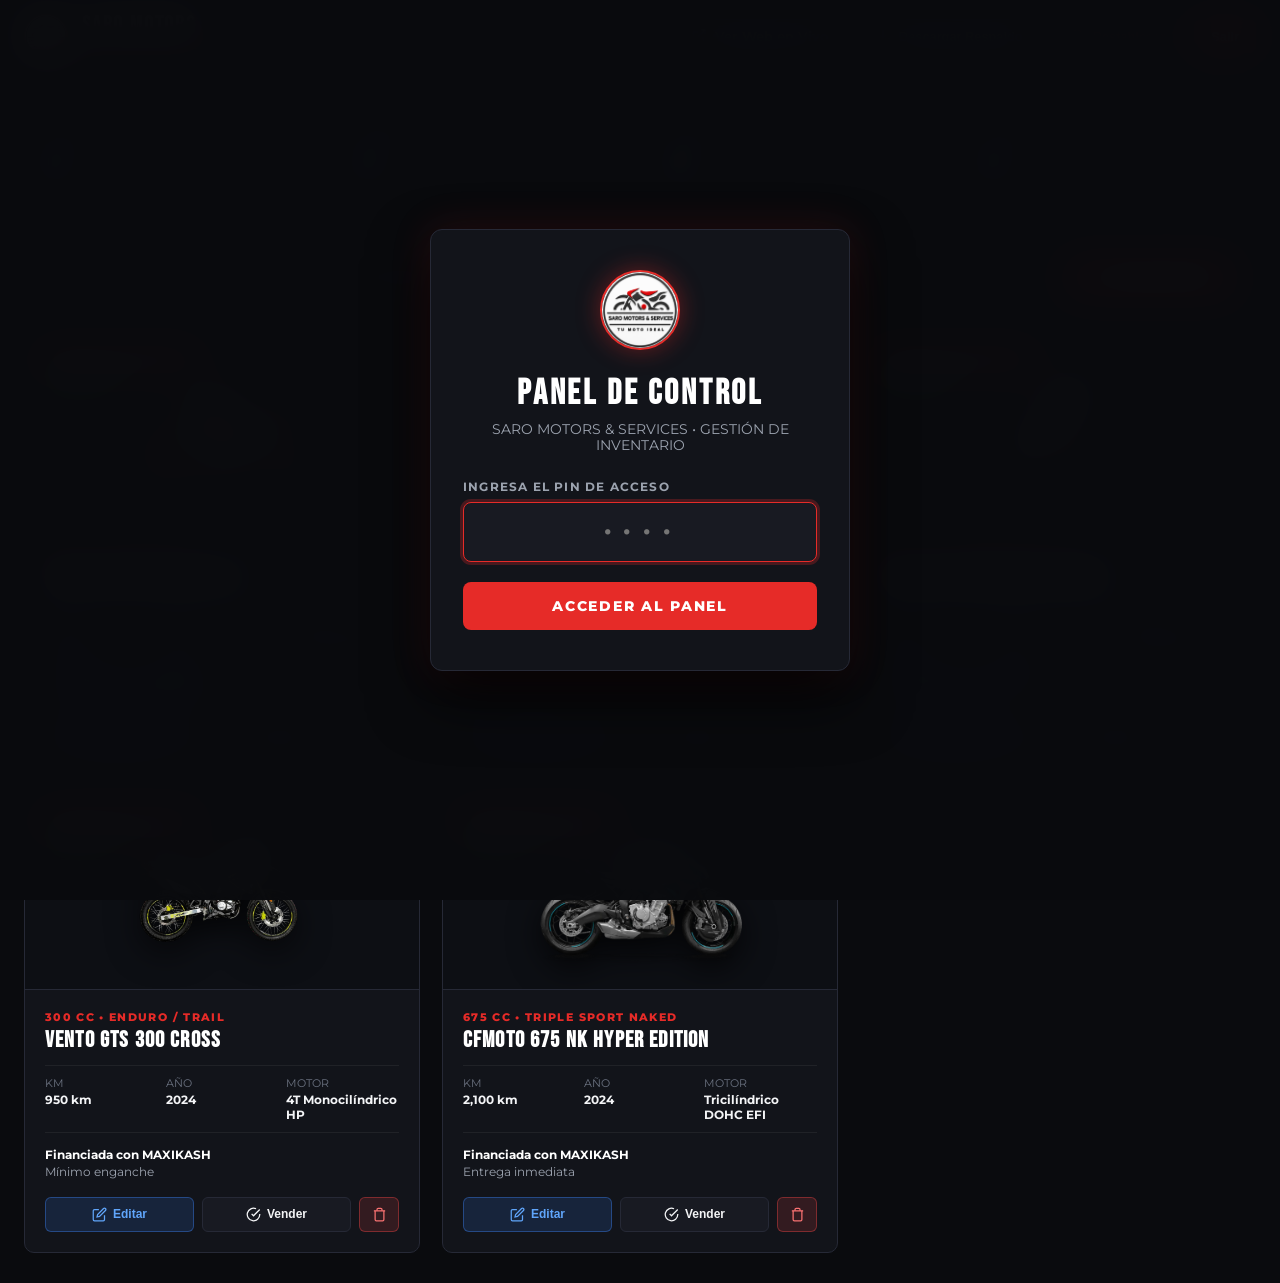
==== admin.html @ 09ebe9c6 "Add files via upload" ====
<!DOCTYPE html>
<html lang="es">
<head>
  <meta charset="UTF-8">
  <meta name="viewport" content="width=device-width, initial-scale=1.0">
  <title>Panel de Inventario | Saro Motors & Services</title>
  
  <!-- Favicon -->
  <link rel="icon" type="image/jpeg" href="assets/images/logo.jpeg">

  <!-- Google Fonts -->
  <link rel="preconnect" href="https://fonts.googleapis.com">
  <link rel="preconnect" href="https://fonts.gstatic.com" crossorigin>
  <link href="https://fonts.googleapis.com/css2?family=Bebas+Neue&family=Montserrat:wght@400;600;700;800;900&family=JetBrains+Mono:wght@500;700&display=swap" rel="stylesheet">

  <style>
    :root {
      --bg-dark: #0a0b0e;
      --bg-surface: #12141a;
      --bg-card: #181a22;
      --bg-card-hover: #1f222d;
      --border: #262936;
      --border-focus: #e62b28;
      --red: #e62b28;
      --red-hover: #c91816;
      --text: #f3f4f6;
      --text-muted: #9ca3af;
      --text-dim: #6b7280;
      --green: #10b981;
      --amber: #f59e0b;
      --font-display: 'Bebas Neue', sans-serif;
      --font-body: 'Montserrat', sans-serif;
      --font-mono: 'JetBrains Mono', monospace;
    }

    * {
      box-sizing: border-box;
      margin: 0;
      padding: 0;
    }

    body {
      background-color: var(--bg-dark);
      color: var(--text);
      font-family: var(--font-body);
      min-height: 100vh;
      display: flex;
      flex-direction: column;
      overflow-x: hidden;
    }

    /* ================= LOGIN SCREEN ================= */
    #authOverlay {
      position: fixed;
      inset: 0;
      background: rgba(10, 11, 14, 0.98);
      backdrop-filter: blur(20px);
      z-index: 9999;
      display: flex;
      align-items: center;
      justify-content: center;
      padding: 20px;
    }

    .login-box {
      background: var(--bg-surface);
      border: 1px solid var(--border);
      border-radius: 12px;
      padding: 40px 32px;
      width: 100%;
      max-width: 420px;
      text-align: center;
      box-shadow: 0 25px 60px rgba(0, 0, 0, 0.8), 0 0 40px rgba(230, 43, 40, 0.15);
      position: relative;
    }

    .login-logo {
      width: 80px;
      height: 80px;
      border-radius: 50%;
      object-fit: cover;
      margin: 0 auto 18px;
      border: 2px solid var(--red);
      box-shadow: 0 0 25px rgba(230, 43, 40, 0.4);
    }

    .login-title {
      font-family: var(--font-display);
      font-size: 2.2rem;
      letter-spacing: 0.08em;
      margin-bottom: 6px;
      color: #fff;
    }

    .login-subtitle {
      color: var(--text-muted);
      font-size: 0.85rem;
      margin-bottom: 26px;
    }

    .pin-input-group {
      margin-bottom: 20px;
      text-align: left;
    }

    .pin-input-group label {
      display: block;
      font-size: 0.75rem;
      font-weight: 700;
      letter-spacing: 0.1em;
      text-transform: uppercase;
      color: var(--text-muted);
      margin-bottom: 8px;
    }

    .pin-field {
      width: 100%;
      background: var(--bg-card);
      border: 1px solid var(--border);
      border-radius: 8px;
      padding: 14px 18px;
      font-size: 1.4rem;
      color: #fff;
      text-align: center;
      letter-spacing: 0.3em;
      font-family: var(--font-mono);
      transition: all 0.2s;
    }

    .pin-field:focus {
      outline: none;
      border-color: var(--red);
      box-shadow: 0 0 0 3px rgba(230, 43, 40, 0.25);
    }

    .btn-login {
      width: 100%;
      background: var(--red);
      color: #fff;
      border: none;
      border-radius: 8px;
      padding: 15px;
      font-family: var(--font-body);
      font-weight: 800;
      letter-spacing: 0.12em;
      text-transform: uppercase;
      font-size: 0.9rem;
      cursor: pointer;
      transition: all 0.2s;
    }

    .btn-login:hover {
      background: var(--red-hover);
      transform: translateY(-2px);
      box-shadow: 0 8px 20px rgba(230, 43, 40, 0.4);
    }

    .login-hint {
      margin-top: 15px;
      font-size: 0.75rem;
      color: var(--text-dim);
    }

    /* ================= MAIN NAVBAR ================= */
    .admin-nav {
      background: var(--bg-surface);
      border-bottom: 1px solid var(--border);
      padding: 14px 24px;
      display: flex;
      align-items: center;
      justify-content: space-between;
      position: sticky;
      top: 0;
      z-index: 100;
    }

    .nav-brand {
      display: flex;
      align-items: center;
      gap: 14px;
      text-decoration: none;
      color: #fff;
    }

    .nav-brand-logo {
      width: 44px;
      height: 44px;
      border-radius: 50%;
      object-fit: cover;
      border: 1px solid var(--red);
    }

    .nav-brand-text h1 {
      font-family: var(--font-display);
      font-size: 1.4rem;
      letter-spacing: 0.08em;
      line-height: 1;
    }

    .nav-brand-text span {
      font-size: 0.72rem;
      color: var(--red);
      letter-spacing: 0.15em;
      font-weight: 700;
      text-transform: uppercase;
    }

    .nav-actions {
      display: flex;
      align-items: center;
      gap: 12px;
    }

    .btn-nav {
      background: var(--bg-card);
      border: 1px solid var(--border);
      color: var(--text);
      padding: 8px 16px;
      border-radius: 6px;
      font-size: 0.8rem;
      font-weight: 700;
      text-decoration: none;
      display: inline-flex;
      align-items: center;
      gap: 8px;
      cursor: pointer;
      transition: all 0.2s;
    }

    .btn-nav:hover {
      border-color: #fff;
      background: var(--bg-card-hover);
    }

    .btn-nav-primary {
      background: var(--red);
      border-color: var(--red);
      color: #fff;
    }

    .btn-nav-primary:hover {
      background: var(--red-hover);
      border-color: var(--red-hover);
    }

    /* ================= DASHBOARD LAYOUT ================= */
    .admin-container {
      max-width: 1400px;
      width: 100%;
      margin: 0 auto;
      padding: 30px 24px;
      flex-grow: 1;
    }

    /* Stats Grid */
    .stats-row {
      display: grid;
      grid-template-columns: repeat(auto-fit, minmax(220px, 1fr));
      gap: 18px;
      margin-bottom: 30px;
    }

    .stat-card {
      background: var(--bg-surface);
      border: 1px solid var(--border);
      border-radius: 10px;
      padding: 20px;
      position: relative;
      overflow: hidden;
    }

    .stat-card::before {
      content: '';
      position: absolute;
      top: 0; left: 0; right: 0;
      height: 3px;
      background: var(--border);
    }

    .stat-card.red::before { background: var(--red); }
    .stat-card.green::before { background: var(--green); }
    .stat-card.amber::before { background: var(--amber); }

    .stat-card-title {
      font-size: 0.75rem;
      letter-spacing: 0.12em;
      text-transform: uppercase;
      color: var(--text-muted);
      font-weight: 700;
      margin-bottom: 8px;
    }

    .stat-card-value {
      font-family: var(--font-display);
      font-size: 2.6rem;
      line-height: 1;
      color: #fff;
    }

    /* Action Bar */
    .toolbar-bar {
      background: var(--bg-surface);
      border: 1px solid var(--border);
      border-radius: 10px;
      padding: 16px 20px;
      margin-bottom: 24px;
      display: flex;
      flex-wrap: wrap;
      align-items: center;
      justify-content: space-between;
      gap: 16px;
    }

    .toolbar-left {
      display: flex;
      align-items: center;
      gap: 12px;
      flex-grow: 1;
      max-width: 600px;
    }

    .search-box {
      position: relative;
      width: 100%;
    }

    .search-box input {
      width: 100%;
      background: var(--bg-card);
      border: 1px solid var(--border);
      border-radius: 6px;
      padding: 10px 14px 10px 38px;
      color: #fff;
      font-size: 0.85rem;
      outline: none;
      transition: border-color 0.2s;
    }

    .search-box input:focus {
      border-color: var(--red);
    }

    .search-box svg {
      position: absolute;
      left: 12px;
      top: 50%;
      transform: translateY(-50%);
      color: var(--text-dim);
    }

    .select-filter {
      background: var(--bg-card);
      border: 1px solid var(--border);
      color: #fff;
      padding: 10px 14px;
      border-radius: 6px;
      font-size: 0.85rem;
      outline: none;
      cursor: pointer;
    }

    .toolbar-right {
      display: flex;
      align-items: center;
      gap: 12px;
    }

    .btn-add-bike {
      background: var(--red);
      color: #fff;
      border: none;
      border-radius: 6px;
      padding: 11px 22px;
      font-weight: 800;
      letter-spacing: 0.1em;
      text-transform: uppercase;
      font-size: 0.82rem;
      display: inline-flex;
      align-items: center;
      gap: 8px;
      cursor: pointer;
      transition: all 0.2s;
      box-shadow: 0 4px 14px rgba(230, 43, 40, 0.35);
    }

    .btn-add-bike:hover {
      background: var(--red-hover);
      transform: translateY(-2px);
      box-shadow: 0 6px 20px rgba(230, 43, 40, 0.5);
    }

    /* Inventory Grid */
    .inventory-grid {
      display: grid;
      grid-template-columns: repeat(auto-fill, minmax(320px, 1fr));
      gap: 22px;
    }

    .admin-bike-card {
      background: var(--bg-surface);
      border: 1px solid var(--border);
      border-radius: 10px;
      overflow: hidden;
      display: flex;
      flex-direction: column;
      transition: all 0.25s;
      position: relative;
    }

    .admin-bike-card:hover {
      border-color: rgba(255, 255, 255, 0.2);
      transform: translateY(-4px);
      box-shadow: 0 15px 30px rgba(0, 0, 0, 0.5);
    }

    .admin-bike-card.is-sold {
      opacity: 0.65;
      filter: grayscale(0.5);
    }

    .card-thumb-wrap {
      height: 190px;
      background: #0d0f14;
      position: relative;
      display: flex;
      align-items: center;
      justify-content: center;
      padding: 15px;
      overflow: hidden;
      border-bottom: 1px solid var(--border);
    }

    .card-thumb-img {
      max-width: 90%;
      max-height: 90%;
      object-fit: contain;
      filter: drop-shadow(0 10px 16px rgba(0,0,0,0.8));
      transition: transform 0.3s;
    }

    .admin-bike-card:hover .card-thumb-img {
      transform: scale(1.05);
    }

    .card-badges-float {
      position: absolute;
      top: 10px;
      left: 10px;
      display: flex;
      flex-direction: column;
      gap: 6px;
      z-index: 2;
    }

    .badge-pill {
      font-size: 0.65rem;
      font-weight: 800;
      letter-spacing: 0.08em;
      padding: 4px 8px;
      border-radius: 4px;
      text-transform: uppercase;
    }

    .badge-financed {
      background: var(--red);
      color: #fff;
    }

    .badge-status {
      align-self: flex-start;
    }

    .badge-status.disponible {
      background: rgba(16, 185, 129, 0.2);
      color: #34d399;
      border: 1px solid rgba(16, 185, 129, 0.4);
    }

    .badge-status.vendida {
      background: rgba(239, 68, 68, 0.2);
      color: #f87171;
      border: 1px solid rgba(239, 68, 68, 0.4);
    }

    .card-body {
      padding: 20px;
      display: flex;
      flex-direction: column;
      flex-grow: 1;
    }

    .card-cat-meta {
      font-size: 0.7rem;
      letter-spacing: 0.12em;
      color: var(--red);
      font-weight: 800;
      text-transform: uppercase;
      margin-bottom: 4px;
    }

    .card-bike-title {
      font-family: var(--font-display);
      font-size: 1.45rem;
      letter-spacing: 0.05em;
      color: #fff;
      margin-bottom: 12px;
      line-height: 1.1;
    }

    .card-specs-list {
      display: grid;
      grid-template-columns: repeat(3, 1fr);
      gap: 8px;
      padding: 10px 0;
      border-top: 1px solid rgba(255, 255, 255, 0.06);
      border-bottom: 1px solid rgba(255, 255, 255, 0.06);
      margin-bottom: 14px;
    }

    .spec-item {
      font-size: 0.68rem;
      color: var(--text-dim);
    }

    .spec-item strong {
      display: block;
      color: var(--text);
      font-size: 0.78rem;
      margin-top: 2px;
      font-weight: 700;
    }

    .card-finance-info {
      font-size: 0.75rem;
      color: var(--text-muted);
      margin-bottom: 16px;
      line-height: 1.4;
    }

    .card-finance-info strong {
      color: #fff;
      display: block;
    }

    .card-actions-row {
      display: flex;
      align-items: center;
      gap: 8px;
      margin-top: auto;
    }

    .btn-action {
      flex: 1;
      padding: 9px;
      border-radius: 6px;
      border: 1px solid var(--border);
      background: var(--bg-card);
      color: var(--text);
      font-size: 0.75rem;
      font-weight: 700;
      cursor: pointer;
      display: inline-flex;
      align-items: center;
      justify-content: center;
      gap: 6px;
      transition: all 0.2s;
    }

    .btn-action:hover {
      background: var(--bg-card-hover);
      border-color: #fff;
    }

    .btn-action-edit {
      background: rgba(59, 130, 246, 0.15);
      border-color: rgba(59, 130, 246, 0.4);
      color: #60a5fa;
    }

    .btn-action-edit:hover {
      background: rgba(59, 130, 246, 0.3);
      border-color: #60a5fa;
    }

    .btn-action-delete {
      background: rgba(239, 68, 68, 0.15);
      border-color: rgba(239, 68, 68, 0.4);
      color: #f87171;
      flex: 0 0 40px;
    }

    .btn-action-delete:hover {
      background: rgba(239, 68, 68, 0.3);
      border-color: #ef4444;
    }

    /* ================= MODAL FORM ================= */
    .modal-backdrop {
      position: fixed;
      inset: 0;
      background: rgba(0, 0, 0, 0.85);
      backdrop-filter: blur(12px);
      z-index: 1000;
      display: none;
      align-items: center;
      justify-content: center;
      padding: 20px;
      overflow-y: auto;
    }

    .modal-backdrop.open {
      display: flex;
    }

    .modal-card {
      background: var(--bg-surface);
      border: 1px solid var(--border);
      border-radius: 12px;
      width: 100%;
      max-width: 650px;
      max-height: 90vh;
      overflow-y: auto;
      box-shadow: 0 25px 50px rgba(0,0,0,0.8);
      position: relative;
    }

    .modal-header {
      padding: 20px 24px;
      border-bottom: 1px solid var(--border);
      display: flex;
      align-items: center;
      justify-content: space-between;
      position: sticky;
      top: 0;
      background: var(--bg-surface);
      z-index: 10;
    }

    .modal-header h2 {
      font-family: var(--font-display);
      font-size: 1.6rem;
      letter-spacing: 0.06em;
      color: #fff;
    }

    .btn-close-modal {
      background: transparent;
      border: none;
      color: var(--text-muted);
      cursor: pointer;
      padding: 6px;
      border-radius: 6px;
    }

    .btn-close-modal:hover {
      color: #fff;
      background: var(--bg-card);
    }

    .modal-body {
      padding: 24px;
      display: flex;
      flex-direction: column;
      gap: 18px;
    }

    .form-row {
      display: grid;
      grid-template-columns: 1fr 1fr;
      gap: 16px;
    }

    .form-group {
      display: flex;
      flex-direction: column;
      gap: 6px;
    }

    .form-group label {
      font-size: 0.75rem;
      font-weight: 700;
      letter-spacing: 0.08em;
      text-transform: uppercase;
      color: var(--text-muted);
    }

    .form-control {
      background: var(--bg-card);
      border: 1px solid var(--border);
      border-radius: 6px;
      padding: 10px 14px;
      color: #fff;
      font-size: 0.88rem;
      font-family: inherit;
      outline: none;
      transition: border-color 0.2s;
    }

    .form-control:focus {
      border-color: var(--red);
    }

    /* Image Drop / Picker */
    .image-picker-box {
      border: 2px dashed var(--border);
      border-radius: 8px;
      padding: 20px;
      text-align: center;
      background: var(--bg-card);
      cursor: pointer;
      transition: all 0.2s;
      position: relative;
    }

    .image-picker-box:hover {
      border-color: var(--red);
      background: var(--bg-card-hover);
    }

    .image-preview {
      max-height: 140px;
      max-width: 100%;
      object-fit: contain;
      display: none;
      margin: 10px auto 0;
      border-radius: 6px;
    }

    .image-preview.has-image {
      display: block;
    }

    .modal-footer {
      padding: 16px 24px;
      border-top: 1px solid var(--border);
      display: flex;
      justify-content: flex-end;
      gap: 12px;
      background: var(--bg-surface);
      position: sticky;
      bottom: 0;
    }

    /* ================= TOAST NOTIFICATION ================= */
    #toast {
      position: fixed;
      bottom: 24px;
      right: 24px;
      background: var(--bg-card);
      border: 1px solid var(--green);
      color: #fff;
      padding: 12px 20px;
      border-radius: 8px;
      font-size: 0.85rem;
      font-weight: 700;
      display: flex;
      align-items: center;
      gap: 10px;
      box-shadow: 0 10px 25px rgba(0,0,0,0.6);
      transform: translateY(100px);
      opacity: 0;
      transition: all 0.3s cubic-bezier(0.16, 1, 0.3, 1);
      z-index: 99999;
    }

    #toast.show {
      transform: translateY(0);
      opacity: 1;
    }

    /* Empty state */
    .empty-state {
      grid-column: 1 / -1;
      text-align: center;
      padding: 60px 20px;
      background: var(--bg-surface);
      border: 1px dashed var(--border);
      border-radius: 10px;
    }

    .empty-state h3 {
      font-family: var(--font-display);
      font-size: 1.8rem;
      margin-bottom: 8px;
      color: #fff;
    }

    .empty-state p {
      color: var(--text-muted);
      font-size: 0.85rem;
      margin-bottom: 18px;
    }

    @media (max-width: 768px) {
      .form-row {
        grid-template-columns: 1fr;
      }
      .toolbar-bar {
        flex-direction: column;
        align-items: stretch;
      }
      .toolbar-left {
        max-width: 100%;
        flex-direction: column;
      }
      .toolbar-right {
        width: 100%;
      }
      .btn-add-bike {
        width: 100%;
        justify-content: center;
      }
    }
  </style>
</head>
<body>

  <!-- ================= AUTH OVERLAY (PIN CHECK) ================= -->
  <div id="authOverlay">
    <div class="login-box">
      <img src="assets/images/logo.jpeg" alt="Saro Motors" class="login-logo">
      <h2 class="login-title">PANEL DE CONTROL</h2>
      <p class="login-subtitle">SARO MOTORS & SERVICES • GESTIÓN DE INVENTARIO</p>
      
      <form id="loginForm" onsubmit="handleLogin(event)">
        <div class="pin-input-group">
          <label for="pinCode">Ingresa el PIN de Acceso</label>
          <input type="password" id="pinCode" class="pin-field" maxlength="8" placeholder="••••" autofocus required>
        </div>
        <button type="submit" class="btn-login">ACCEDER AL PANEL</button>
      </form>
    </div>
  </div>

  <!-- ================= MAIN HEADER NAVBAR ================= -->
  <header class="admin-nav">
    <a href="index.html" class="nav-brand">
      <img src="assets/images/logo.jpeg" alt="Saro Motors" class="nav-brand-logo">
      <div class="nav-brand-text">
        <h1>SARO MOTORS</h1>
        <span>PANEL DE INVENTARIO</span>
      </div>
    </a>

    <div class="nav-actions">
      <a href="index.html#seminuevas" target="_blank" class="btn-nav">
        <svg width="16" height="16" viewBox="0 0 24 24" fill="none" stroke="currentColor" stroke-width="2"><path d="M18 13v6a2 2 0 0 1-2 2H5a2 2 0 0 1-2-2V8a2 2 0 0 1 2-2h6"/><polyline points="15 3 21 3 21 9"/><line x1="10" y1="14" x2="21" y2="3"/></svg>
        Ver Web en Vivo
      </a>
      <button class="btn-nav" onclick="exportData()">
        <svg width="16" height="16" viewBox="0 0 24 24" fill="none" stroke="currentColor" stroke-width="2"><path d="M21 15v4a2 2 0 0 1-2 2H5a2 2 0 0 1-2-2v-4"/><polyline points="7 10 12 15 17 10"/><line x1="12" y1="15" x2="12" y2="3"/></svg>
        Descargar Respaldo
      </button>
      <button class="btn-nav" onclick="resetToFactory()" style="color: #f87171;" title="Restablecer inventario original">
        <svg width="16" height="16" viewBox="0 0 24 24" fill="none" stroke="currentColor" stroke-width="2"><path d="M3 12a9 9 0 1 0 9-9 9.75 9.75 0 0 0-6.74 2.74L3 8"/><path d="M3 3v5h5"/></svg>
        Restablecer
      </button>
      <button class="btn-nav btn-nav-primary" onclick="handleLogout()">
        Salir
      </button>
    </div>
  </header>

  <!-- ================= DASHBOARD CONTENT ================= -->
  <main class="admin-container">
    
    <!-- Stats Row -->
    <section class="stats-row">
      <div class="stat-card red">
        <div class="stat-card-title">Total de Motos</div>
        <div class="stat-card-value" id="statTotal">0</div>
      </div>
      <div class="stat-card green">
        <div class="stat-card-title">Disponibles a la Venta</div>
        <div class="stat-card-value" id="statDisponibles">0</div>
      </div>
      <div class="stat-card amber">
        <div class="stat-card-title">Motos Vendidas</div>
        <div class="stat-card-value" id="statVendidas">0</div>
      </div>
      <div class="stat-card red">
        <div class="stat-card-title">Con Crédito MAXIKASH</div>
        <div class="stat-card-value" id="statFinanciables">0</div>
      </div>
    </section>

    <!-- Toolbar -->
    <section class="toolbar-bar">
      <div class="toolbar-left">
        <div class="search-box">
          <svg width="16" height="16" viewBox="0 0 24 24" fill="none" stroke="currentColor" stroke-width="2"><circle cx="11" cy="11" r="8"/><line x1="21" y1="21" x2="16.65" y2="16.65"/></svg>
          <input type="text" id="searchInput" placeholder="Buscar por modelo, marca o motor..." oninput="filterBikes()">
        </div>

        <select id="categoryFilter" class="select-filter" onchange="filterBikes()">
          <option value="all">Todas las Categorías</option>
          <option value="naked">Naked / Sport</option>
          <option value="adventure">Trail / Adventure</option>
          <option value="urban">Urbanas / Trabajo</option>
          <option value="custom">Custom / Clásicas</option>
        </select>

        <select id="statusFilter" class="select-filter" onchange="filterBikes()">
          <option value="all">Todos los Estados</option>
          <option value="disponible">Solo Disponibles</option>
          <option value="vendida">Solo Vendidas</option>
        </select>
      </div>

      <div class="toolbar-right">
        <button class="btn-add-bike" onclick="openAddModal()">
          <svg width="18" height="18" viewBox="0 0 24 24" fill="none" stroke="currentColor" stroke-width="2.5"><line x1="12" y1="5" x2="12" y2="19"/><line x1="5" y1="12" x2="19" y2="12"/></svg>
          Nueva Moto
        </button>
      </div>
    </section>

    <!-- Bikes Grid -->
    <section class="inventory-grid" id="inventoryGrid">
      <!-- Generado dinámicamente -->
    </section>

  </main>

  <!-- ================= MODAL DE EDICIÓN / AGREGAR MOTO ================= -->
  <div class="modal-backdrop" id="bikeModal">
    <div class="modal-card">
      <div class="modal-header">
        <h2 id="modalTitle">AGREGAR NUEVA MOTO</h2>
        <button class="btn-close-modal" onclick="closeModal()">
          <svg width="22" height="22" viewBox="0 0 24 24" fill="none" stroke="currentColor" stroke-width="2"><line x1="18" y1="6" x2="6" y2="18"/><line x1="6" y1="6" x2="18" y2="18"/></svg>
        </button>
      </div>

      <form id="bikeForm" onsubmit="saveBikeForm(event)">
        <div class="modal-body">
          <input type="hidden" id="bikeId">

          <!-- Foto de la Moto -->
          <div class="form-group">
            <label>Foto de la Motocicleta</label>
            <div class="image-picker-box" onclick="document.getElementById('fileInput').click()">
              <input type="file" id="fileInput" accept="image/*" style="display: none;" onchange="handleFileSelect(event)">
              <svg width="32" height="32" viewBox="0 0 24 24" fill="none" stroke="currentColor" stroke-width="1.8" style="margin: 0 auto 8px; color: var(--red);"><rect x="3" y="3" width="18" height="18" rx="2" ry="2"/><circle cx="8.5" cy="8.5" r="1.5"/><polyline points="21 15 16 10 5 21"/></svg>
              <div style="font-size: 0.85rem; font-weight: 700;">Haz clic para subir una foto desde tu equipo</div>
              <div style="font-size: 0.72rem; color: var(--text-dim); margin-top: 4px;">PNG con fondo transparente o JPG/WEBP de alta calidad</div>
              <img id="imagePreview" src="" alt="Vista previa" class="image-preview">
            </div>
            <div style="margin-top: 8px;">
              <input type="text" id="imageUrl" class="form-control" placeholder="O pega la ruta/URL de la imagen (ej: assets/images/1.png)" oninput="updatePreviewFromUrl()">
            </div>
          </div>

          <!-- Título y Categoría -->
          <div class="form-row">
            <div class="form-group">
              <label for="bikeTitle">Modelo / Nombre de la Moto *</label>
              <input type="text" id="bikeTitle" class="form-control" placeholder="Ej: VENTO HYPER SPORT 300" required>
            </div>
            <div class="form-group">
              <label for="bikeCategory">Categoría *</label>
              <select id="bikeCategory" class="form-control" required>
                <option value="naked">Naked / Sport</option>
                <option value="adventure">Trail / Adventure</option>
                <option value="urban">Urbana / Trabajo</option>
                <option value="custom">Custom / Clásica</option>
              </select>
            </div>
          </div>

          <!-- Subtítulo Meta -->
          <div class="form-group">
            <label for="bikeMeta">Etiqueta Superior (Cilindrada / Tipo)</label>
            <input type="text" id="bikeMeta" class="form-control" placeholder="Ej: 300 CC • SEMINUEVA">
          </div>

          <!-- Especificaciones Técnicas: KM, Año, Motor -->
          <div class="form-row" style="grid-template-columns: 1fr 1fr 1fr;">
            <div class="form-group">
              <label for="bikeKm">Kilometraje *</label>
              <input type="text" id="bikeKm" class="form-control" placeholder="Ej: 1,850 km" required>
            </div>
            <div class="form-group">
              <label for="bikeYear">Año *</label>
              <input type="text" id="bikeYear" class="form-control" placeholder="Ej: 2024" required>
            </div>
            <div class="form-group">
              <label for="bikeEngine">Tipo de Motor *</label>
              <input type="text" id="bikeEngine" class="form-control" placeholder="Ej: 4T Monocilíndrico" required>
            </div>
          </div>

          <!-- Financiamiento y Estado -->
          <div class="form-row">
            <div class="form-group">
              <label for="bikeBadge">Badge Superior</label>
              <input type="text" id="bikeBadge" class="form-control" value="MAXIKASH FINANCIABLE" placeholder="Ej: MAXIKASH FINANCIABLE">
            </div>
            <div class="form-group">
              <label for="bikeStatus">Estado de Disponibilidad</label>
              <select id="bikeStatus" class="form-control">
                <option value="disponible">🟢 DISPONIBLE A LA VENTA</option>
                <option value="vendida">🔴 VENDIDA / NO DISPONIBLE</option>
              </select>
            </div>
          </div>

          <!-- Notas de Financiamiento -->
          <div class="form-row">
            <div class="form-group">
              <label for="bikeFinanceTitle">Nota de Financiamiento (Línea 1)</label>
              <input type="text" id="bikeFinanceTitle" class="form-control" value="Financiada con MAXIKASH" placeholder="Ej: Financiada con MAXIKASH">
            </div>
            <div class="form-group">
              <label for="bikeFinanceSubtitle">Condición (Línea 2)</label>
              <input type="text" id="bikeFinanceSubtitle" class="form-control" value="Pagos semanales disponibles" placeholder="Ej: Enganche mínimo">
            </div>
          </div>

        </div>

        <div class="modal-footer">
          <button type="button" class="btn-nav" onclick="closeModal()">Cancelar</button>
          <button type="submit" class="btn-nav btn-nav-primary">Guardar Moto</button>
        </div>
      </form>
    </div>
  </div>

  <!-- Toast Notification -->
  <div id="toast">
    <svg width="20" height="20" viewBox="0 0 24 24" fill="none" stroke="currentColor" stroke-width="2.5"><polyline points="20 6 9 17 4 12"/></svg>
    <span id="toastMsg">Operación realizada con éxito</span>
  </div>

  <!-- Scripts -->
  <script src="assets/inventory.js"></script>
  <script>
    // PIN de Acceso (Predeterminado 1234)
    const AUTH_KEY = 'saro_admin_authenticated';
    let currentImageBase64 = '';

    document.addEventListener('DOMContentLoaded', () => {
      checkAuth();
      renderDashboard();
    });

    // ================= AUTENTICACIÓN =================
    function checkAuth() {
      const isAuth = sessionStorage.getItem(AUTH_KEY);
      const overlay = document.getElementById('authOverlay');
      if (isAuth === 'true') {
        overlay.style.display = 'none';
      } else {
        overlay.style.display = 'flex';
      }
    }

    function handleLogin(e) {
      e.preventDefault();
      const pin = document.getElementById('pinCode').value;
      if (pin === '1234' || pin === '1921' || pin === 'saro') {
        sessionStorage.setItem(AUTH_KEY, 'true');
        document.getElementById('authOverlay').style.display = 'none';
        showToast('¡Bienvenido al Panel de Control!');
      } else {
        alert('PIN incorrecto. Acceso denegado.');
      }
    }

    function handleLogout() {
      if (confirm('¿Deseas cerrar sesión en el panel?')) {
        sessionStorage.removeItem(AUTH_KEY);
        location.reload();
      }
    }

    // ================= RENDERIZAR TABLERO =================
    function renderDashboard(bikesToRender = null) {
      const bikes = bikesToRender || InventoryManager.getInventory();
      const grid = document.getElementById('inventoryGrid');
      
      // Actualizar Métricas
      const allBikes = InventoryManager.getInventory();
      document.getElementById('statTotal').innerText = allBikes.length;
      document.getElementById('statDisponibles').innerText = allBikes.filter(b => b.status !== 'vendida').length;
      document.getElementById('statVendidas').innerText = allBikes.filter(b => b.status === 'vendida').length;
      document.getElementById('statFinanciables').innerText = allBikes.filter(b => b.badge && b.badge.includes('MAXIKASH')).length;

      if (!bikes.length) {
        grid.innerHTML = `
          <div class="empty-state">
            <h3>NO SE ENCONTRARON MOTOS</h3>
            <p>No hay motocicletas que coincidan con los filtros actuales o el inventario está vacío.</p>
            <button class="btn-add-bike" onclick="openAddModal()">+ Agregar Primera Moto</button>
          </div>
        `;
        return;
      }

      grid.innerHTML = bikes.map(bike => {
        const isSold = bike.status === 'vendida';
        return `
          <article class="admin-bike-card ${isSold ? 'is-sold' : ''}">
            <div class="card-thumb-wrap">
              <div class="card-badges-float">
                ${bike.badge ? `<span class="badge-pill badge-financed">${bike.badge}</span>` : ''}
                <span class="badge-pill badge-status ${bike.status || 'disponible'}">
                  ${isSold ? 'VENDIDA' : 'DISPONIBLE'}
                </span>
              </div>
              <img src="${bike.image || 'assets/images/1.png'}" alt="${bike.title}" class="card-thumb-img">
            </div>

            <div class="card-body">
              <div class="card-cat-meta">${bike.meta || 'SEMINUEVA'}</div>
              <h3 class="card-bike-title">${bike.title}</h3>

              <div class="card-specs-list">
                <div class="spec-item">KM <strong>${bike.km || 'N/A'}</strong></div>
                <div class="spec-item">AÑO <strong>${bike.year || 'N/A'}</strong></div>
                <div class="spec-item">MOTOR <strong>${bike.engine || 'N/A'}</strong></div>
              </div>

              <div class="card-finance-info">
                <strong>${bike.financeTitle || 'Financiamiento disponible'}</strong>
                <span>${bike.financeSubtitle || 'Consulta requisitos'}</span>
              </div>

              <div class="card-actions-row">
                <button class="btn-action btn-action-edit" onclick="openEditModal('${bike.id}')">
                  <svg width="15" height="15" viewBox="0 0 24 24" fill="none" stroke="currentColor" stroke-width="2"><path d="M11 4H4a2 2 0 0 0-2 2v14a2 2 0 0 0 2 2h14a2 2 0 0 0 2-2v-7"/><path d="M18.5 2.5a2.121 2.121 0 0 1 3 3L12 15l-4 1 1-4 9.5-9.5z"/></svg>
                  Editar
                </button>
                <button class="btn-action" onclick="toggleBikeStatus('${bike.id}')" title="Marcar disponible o vendida">
                  <svg width="15" height="15" viewBox="0 0 24 24" fill="none" stroke="currentColor" stroke-width="2"><path d="M22 11.08V12a10 10 0 1 1-5.93-9.14"/><polyline points="22 4 12 14.01 9 11.01"/></svg>
                  ${isSold ? 'Reactivar' : 'Vender'}
                </button>
                <button class="btn-action btn-action-delete" onclick="deleteBikePrompt('${bike.id}')" title="Eliminar moto">
                  <svg width="15" height="15" viewBox="0 0 24 24" fill="none" stroke="currentColor" stroke-width="2"><polyline points="3 6 5 6 21 6"/><path d="M19 6v14a2 2 0 0 1-2 2H7a2 2 0 0 1-2-2V6m3 0V4a2 2 0 0 1 2-2h4a2 2 0 0 1 2 2v2"/></svg>
                </button>
              </div>
            </div>
          </article>
        `;
      }).join('');
    }

    // ================= FILTROS Y BÚSQUEDA =================
    function filterBikes() {
      const q = document.getElementById('searchInput').value.toLowerCase().trim();
      const cat = document.getElementById('categoryFilter').value;
      const status = document.getElementById('statusFilter').value;

      const list = InventoryManager.getInventory().filter(b => {
        const matchesQuery = !q || 
          b.title.toLowerCase().includes(q) || 
          (b.engine && b.engine.toLowerCase().includes(q)) ||
          (b.meta && b.meta.toLowerCase().includes(q));

        const matchesCat = cat === 'all' || b.category === cat;
        const matchesStatus = status === 'all' || (b.status || 'disponible') === status;

        return matchesQuery && matchesCat && matchesStatus;
      });

      renderDashboard(list);
    }

    // ================= MANEJO DE IMÁGENES =================
    function handleFileSelect(e) {
      const file = e.target.files[0];
      if (!file) return;

      const reader = new FileReader();
      reader.onload = function(evt) {
        currentImageBase64 = evt.target.result;
        const preview = document.getElementById('imagePreview');
        preview.src = currentImageBase64;
        preview.classList.add('has-image');
        document.getElementById('imageUrl').value = '';
      };
      reader.readAsDataURL(file);
    }

    function updatePreviewFromUrl() {
      const url = document.getElementById('imageUrl').value.trim();
      const preview = document.getElementById('imagePreview');
      if (url) {
        currentImageBase64 = url;
        preview.src = url;
        preview.classList.add('has-image');
      } else {
        currentImageBase64 = '';
        preview.classList.remove('has-image');
      }
    }

    // ================= MODAL AGREGAR / EDITAR =================
    function openAddModal() {
      document.getElementById('modalTitle').innerText = 'AGREGAR NUEVA MOTO';
      document.getElementById('bikeForm').reset();
      document.getElementById('bikeId').value = '';
      currentImageBase64 = '';
      
      const preview = document.getElementById('imagePreview');
      preview.src = '';
      preview.classList.remove('has-image');

      document.getElementById('bikeBadge').value = 'MAXIKASH FINANCIABLE';
      document.getElementById('bikeFinanceTitle').value = 'Financiada con MAXIKASH';
      document.getElementById('bikeFinanceSubtitle').value = 'Pagos semanales disponibles';
      document.getElementById('bikeStatus').value = 'disponible';

      document.getElementById('bikeModal').classList.add('open');
    }

    function openEditModal(id) {
      const list = InventoryManager.getInventory();
      const bike = list.find(b => b.id === id);
      if (!bike) return;

      document.getElementById('modalTitle').innerText = 'EDITAR MOTO: ' + bike.title;
      document.getElementById('bikeId').value = bike.id;
      document.getElementById('bikeTitle').value = bike.title || '';
      document.getElementById('bikeCategory').value = bike.category || 'naked';
      document.getElementById('bikeMeta').value = bike.meta || '';
      document.getElementById('bikeKm').value = bike.km || '';
      document.getElementById('bikeYear').value = bike.year || '';
      document.getElementById('bikeEngine').value = bike.engine || '';
      document.getElementById('bikeBadge').value = bike.badge || '';
      document.getElementById('bikeStatus').value = bike.status || 'disponible';
      document.getElementById('bikeFinanceTitle').value = bike.financeTitle || '';
      document.getElementById('bikeFinanceSubtitle').value = bike.financeSubtitle || '';

      const preview = document.getElementById('imagePreview');
      if (bike.image) {
        currentImageBase64 = bike.image;
        preview.src = bike.image;
        preview.classList.add('has-image');
        document.getElementById('imageUrl').value = bike.image.startsWith('data:') ? '' : bike.image;
      } else {
        currentImageBase64 = '';
        preview.classList.remove('has-image');
        document.getElementById('imageUrl').value = '';
      }

      document.getElementById('bikeModal').classList.add('open');
    }

    function closeModal() {
      document.getElementById('bikeModal').classList.remove('open');
    }

    function saveBikeForm(e) {
      e.preventDefault();
      const id = document.getElementById('bikeId').value;
      const title = document.getElementById('bikeTitle').value.trim();
      const category = document.getElementById('bikeCategory').value;
      const meta = document.getElementById('bikeMeta').value.trim();
      const km = document.getElementById('bikeKm').value.trim();
      const year = document.getElementById('bikeYear').value.trim();
      const engine = document.getElementById('bikeEngine').value.trim();
      const badge = document.getElementById('bikeBadge').value.trim();
      const status = document.getElementById('bikeStatus').value;
      const financeTitle = document.getElementById('bikeFinanceTitle').value.trim();
      const financeSubtitle = document.getElementById('bikeFinanceSubtitle').value.trim();

      const bikeData = {
        title,
        category,
        meta: meta || `${category.toUpperCase()} • SEMINUEVA`,
        km,
        year,
        engine,
        badge,
        status,
        financeTitle: financeTitle || 'Financiada con MAXIKASH',
        financeSubtitle: financeSubtitle || 'Pagos cómodos',
        image: currentImageBase64 || 'assets/images/1.png',
        whatsappText: `Hola, me interesa la ${title}`
      };

      if (id) {
        // Actualizar existente
        InventoryManager.updateBike(id, bikeData);
        showToast('Moto actualizada correctamente');
      } else {
        // Nueva moto
        InventoryManager.addBike(bikeData);
        showToast('¡Nueva moto agregada al catálogo!');
      }

      closeModal();
      renderDashboard();
    }

    function toggleBikeStatus(id) {
      const bike = InventoryManager.toggleStatus(id);
      if (bike) {
        showToast(`Estado actualizado: ${bike.status.toUpperCase()}`);
        renderDashboard();
      }
    }

    function deleteBikePrompt(id) {
      if (confirm('¿Estás seguro de que deseas eliminar esta moto del inventario?')) {
        InventoryManager.deleteBike(id);
        showToast('Moto eliminada del inventario');
        renderDashboard();
      }
    }

    function resetToFactory() {
      if (confirm('¿Deseas restablecer el inventario al catálogo original de 5 motos? Se perderán las modificaciones personalizadas.')) {
        InventoryManager.resetToDefaults();
        showToast('Inventario restablecido a valores de fábrica');
        renderDashboard();
      }
    }

    function exportData() {
      const json = InventoryManager.exportJSON();
      const blob = new Blob([json], { type: 'application/json' });
      const url = URL.createObjectURL(blob);
      const a = document.createElement('a');
      a.href = url;
      a.download = `saro-motors-inventario-${new Date().toISOString().split('T')[0]}.json`;
      a.click();
      URL.revokeObjectURL(url);
      showToast('Copia de respaldo descargada');
    }

    // ================= TOAST =================
    function showToast(msg) {
      const toast = document.getElementById('toast');
      document.getElementById('toastMsg').innerText = msg;
      toast.classList.add('show');
      setTimeout(() => {
        toast.classList.remove('show');
      }, 3000);
    }
  </script>
</body>
</html>
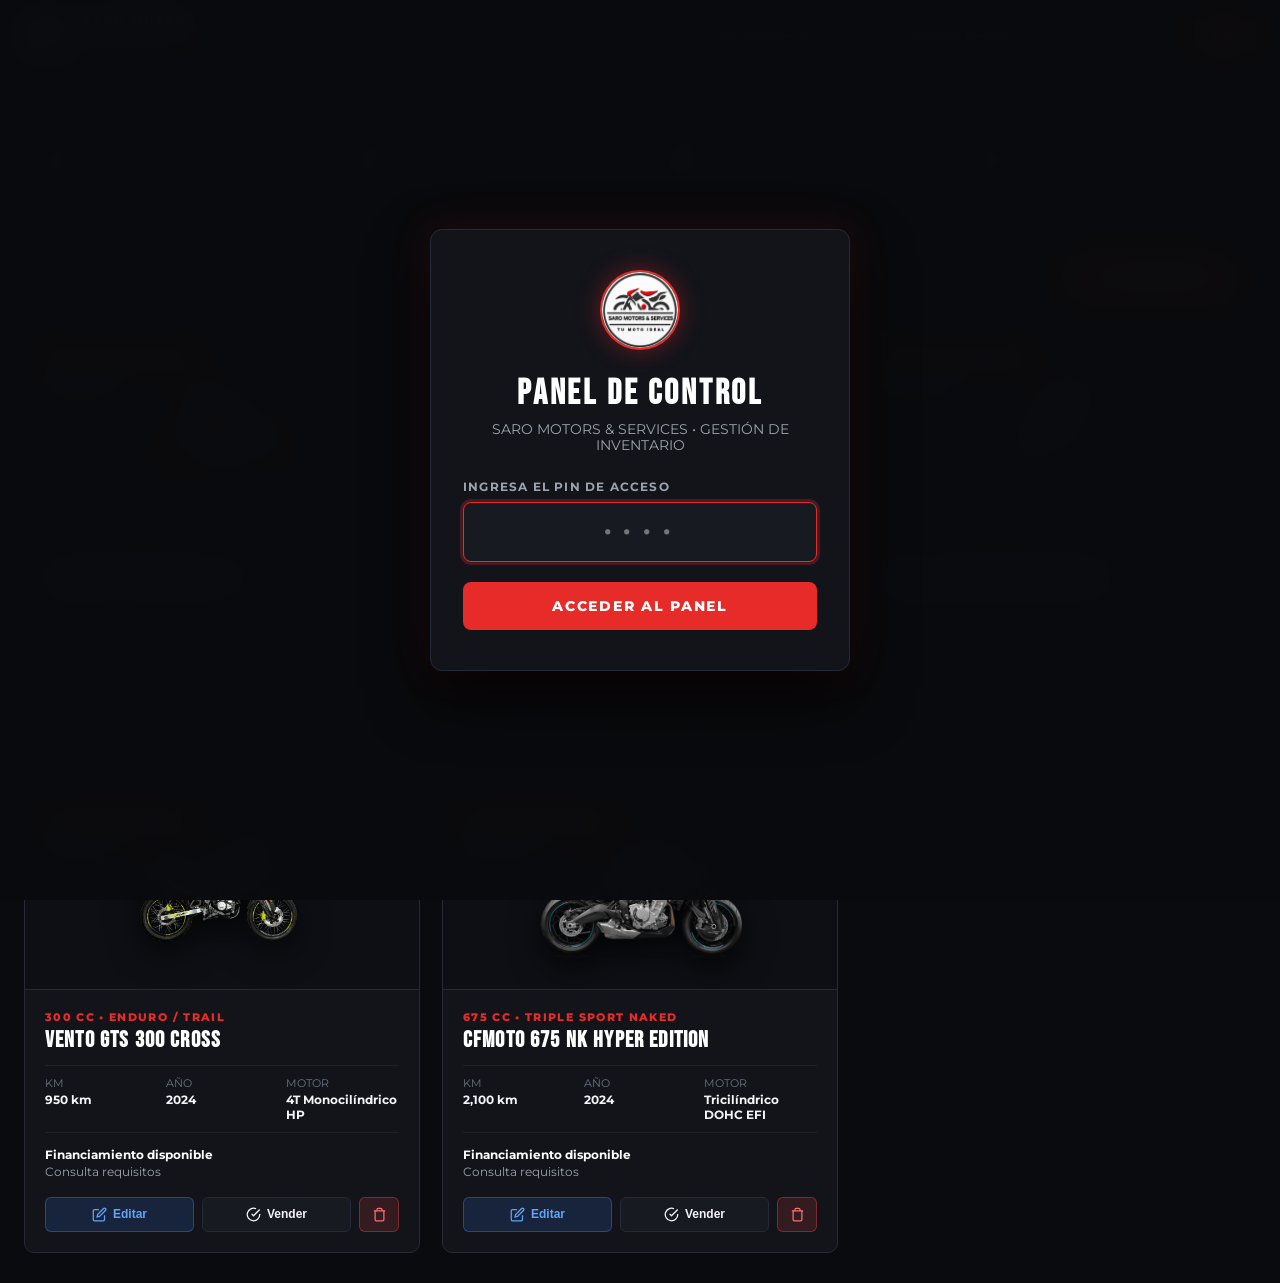
==== commit af4019be: "Add files via upload" ====
--- a/admin.html
+++ b/admin.html
@@ -1034,15 +1034,28 @@
   </div>
 
   <!-- Scripts -->
+  <script src="https://cdn.jsdelivr.net/npm/@supabase/supabase-js@2"></script>
   <script src="assets/inventory.js"></script>
   <script>
-    // PIN de Acceso (Predeterminado 1234)
+    // PIN de Acceso
     const AUTH_KEY = 'saro_admin_authenticated';
     let currentImageBase64 = '';
-
-    document.addEventListener('DOMContentLoaded', () => {
+    let selectedFileObject = null;
+
+    document.addEventListener('DOMContentLoaded', async () => {
       checkAuth();
       renderDashboard();
+      if (window.InventoryManager && window.InventoryManager.fetchCloudInventory) {
+        try {
+          await window.InventoryManager.fetchCloudInventory();
+          renderDashboard();
+          window.InventoryManager.subscribeRealtime(() => {
+            renderDashboard();
+          });
+        } catch (e) {
+          console.warn('Error cloud sync:', e);
+        }
+      }
     });
 
     // ================= AUTENTICACIÓN =================
@@ -1171,6 +1184,7 @@
     function handleFileSelect(e) {
       const file = e.target.files[0];
       if (!file) return;
+      selectedFileObject = file;
 
       const reader = new FileReader();
       reader.onload = function(evt) {
@@ -1187,6 +1201,7 @@
       const url = document.getElementById('imageUrl').value.trim();
       const preview = document.getElementById('imagePreview');
       if (url) {
+        selectedFileObject = null;
         currentImageBase64 = url;
         preview.src = url;
         preview.classList.add('has-image');
@@ -1202,6 +1217,7 @@
       document.getElementById('bikeForm').reset();
       document.getElementById('bikeId').value = '';
       currentImageBase64 = '';
+      selectedFileObject = null;
       
       const preview = document.getElementById('imagePreview');
       preview.src = '';
@@ -1220,6 +1236,7 @@
       const bike = list.find(b => b.id === id);
       if (!bike) return;
 
+      selectedFileObject = null;
       document.getElementById('modalTitle').innerText = 'EDITAR MOTO: ' + bike.title;
       document.getElementById('bikeId').value = bike.id;
       document.getElementById('bikeTitle').value = bike.title || '';
@@ -1252,7 +1269,7 @@
       document.getElementById('bikeModal').classList.remove('open');
     }
 
-    function saveBikeForm(e) {
+    async function saveBikeForm(e) {
       e.preventDefault();
       const id = document.getElementById('bikeId').value;
       const title = document.getElementById('bikeTitle').value.trim();
@@ -1266,6 +1283,16 @@
       const financeTitle = document.getElementById('bikeFinanceTitle').value.trim();
       const financeSubtitle = document.getElementById('bikeFinanceSubtitle').value.trim();
 
+      // Subir archivo a Supabase Storage si se seleccionó uno nuevo
+      let finalImg = currentImageBase64 || 'assets/images/1.png';
+      if (selectedFileObject) {
+        showToast('Subiendo foto a la nube...');
+        const cloudUrl = await InventoryManager.uploadImage(selectedFileObject);
+        if (cloudUrl) {
+          finalImg = cloudUrl;
+        }
+      }
+
       const bikeData = {
         title,
         category,
@@ -1277,17 +1304,15 @@
         status,
         financeTitle: financeTitle || 'Financiada con MAXIKASH',
         financeSubtitle: financeSubtitle || 'Pagos cómodos',
-        image: currentImageBase64 || 'assets/images/1.png',
+        image: finalImg,
         whatsappText: `Hola, me interesa la ${title}`
       };
 
       if (id) {
-        // Actualizar existente
-        InventoryManager.updateBike(id, bikeData);
+        await InventoryManager.updateBike(id, bikeData);
         showToast('Moto actualizada correctamente');
       } else {
-        // Nueva moto
-        InventoryManager.addBike(bikeData);
+        await InventoryManager.addBike(bikeData);
         showToast('¡Nueva moto agregada al catálogo!');
       }
 
@@ -1295,25 +1320,25 @@
       renderDashboard();
     }
 
-    function toggleBikeStatus(id) {
-      const bike = InventoryManager.toggleStatus(id);
+    async function toggleBikeStatus(id) {
+      const bike = await InventoryManager.toggleStatus(id);
       if (bike) {
         showToast(`Estado actualizado: ${bike.status.toUpperCase()}`);
         renderDashboard();
       }
     }
 
-    function deleteBikePrompt(id) {
+    async function deleteBikePrompt(id) {
       if (confirm('¿Estás seguro de que deseas eliminar esta moto del inventario?')) {
-        InventoryManager.deleteBike(id);
+        await InventoryManager.deleteBike(id);
         showToast('Moto eliminada del inventario');
         renderDashboard();
       }
     }
 
-    function resetToFactory() {
+    async function resetToFactory() {
       if (confirm('¿Deseas restablecer el inventario al catálogo original de 5 motos? Se perderán las modificaciones personalizadas.')) {
-        InventoryManager.resetToDefaults();
+        await InventoryManager.resetToDefaults();
         showToast('Inventario restablecido a valores de fábrica');
         renderDashboard();
       }
